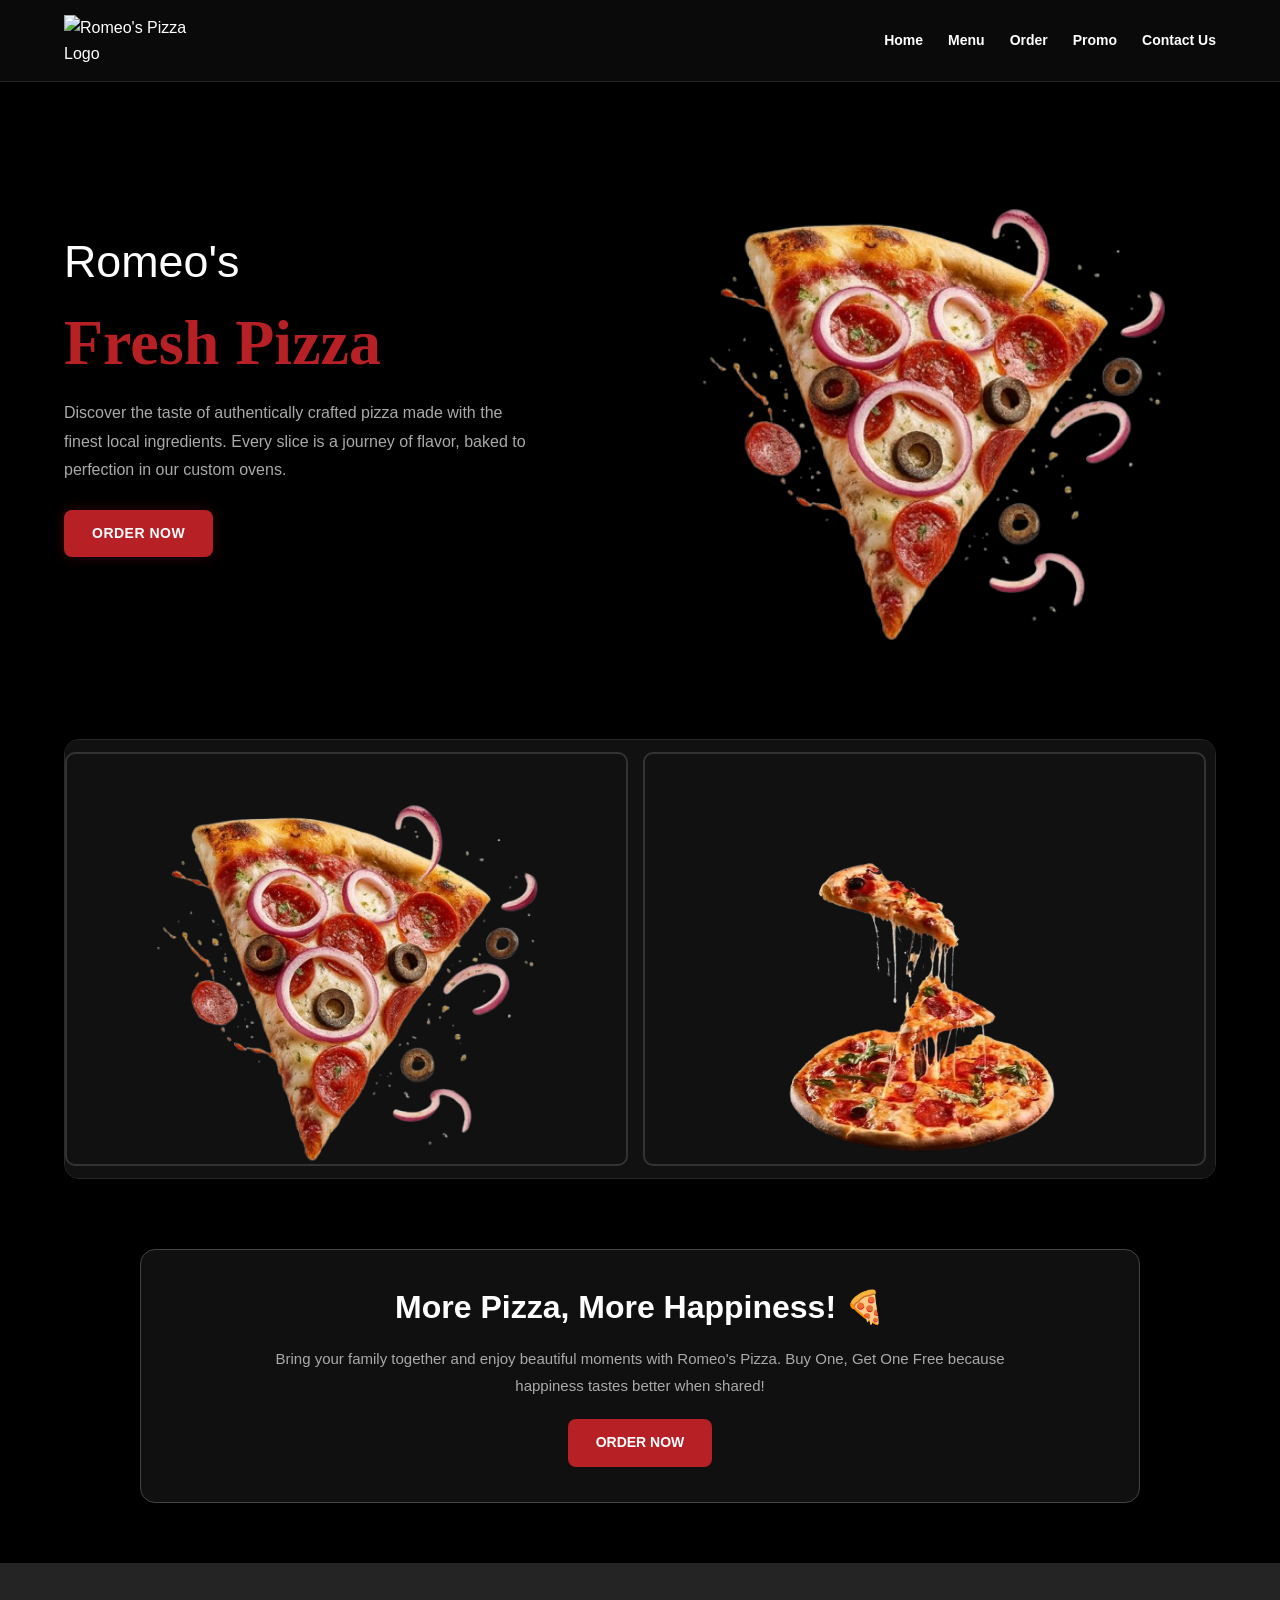
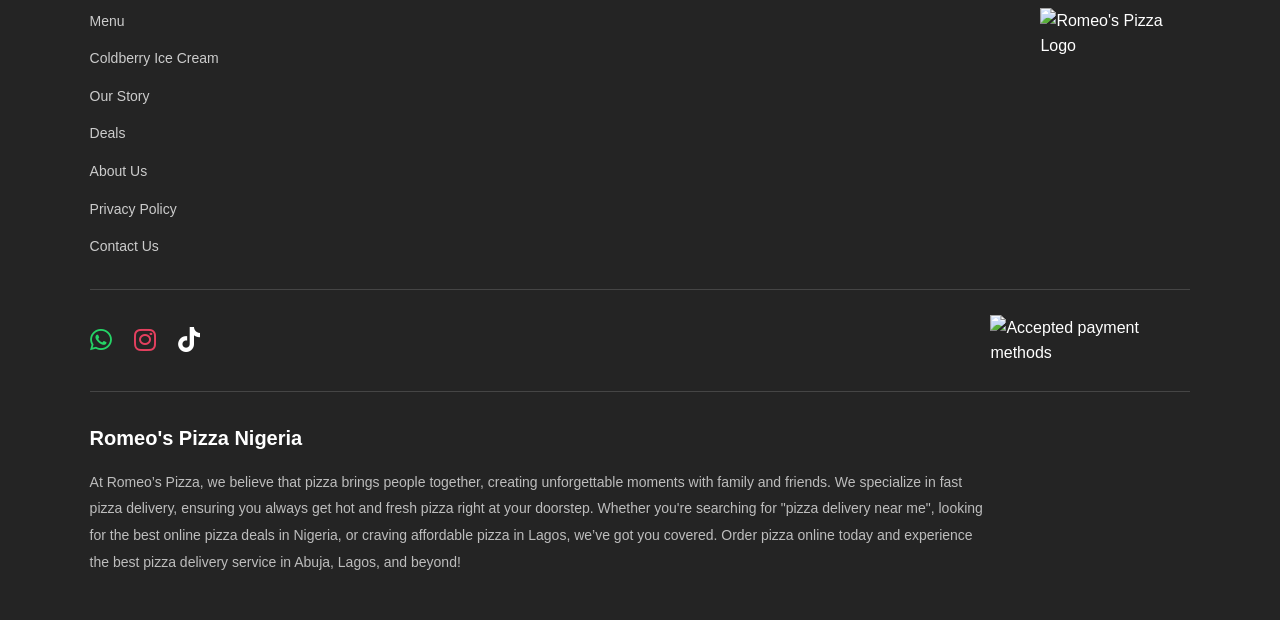
==== index.html @ f6a341ce "Updated Romeo's Pizza website" ====
<!DOCTYPE html>
<html lang="en">

<head>
  <meta charset="UTF-8">
  <meta name="viewport" content="width=device-width, initial-scale=1.0">

  <title>Romeo's Pizza | Fresh Pizza</title>

  <link rel="stylesheet" href="index.css">

  <link rel="stylesheet"
    href="https://cdnjs.cloudflare.com/ajax/libs/font-awesome/6.7.2/css/all.min.css">
</head>

<body>

  <!-- HEADER SECTION -->
  <header class="nav-bar">

    <div class="logo-container">
      <a href="index.html">
        <img
          src="https://romeospizza.africa.restaurant/_next/image?url=https%3A%2F%2Fres.cloudinary.com%2Fdbdlvvsd2%2Fimage%2Fupload%2Fw_200%2Fimages%2F4279%2Fyxbqmuqrlrgcwgzlywys.png&w=256&q=75"
          alt="Romeo's Pizza Logo" class="logo">
      </a>
    </div>

    <!-- MOBILE HAMBURGER BUTTON -->
    <button class="menu-toggle" aria-label="Open navigation menu"
      aria-expanded="false" aria-controls="main-navigation">

      <i class="fa-solid fa-bars"></i>

    </button>

    <!-- NAVIGATION LINKS -->
    <nav class="nav-links" id="main-navigation">

      <a href="index.html">Home</a>
      <a href="menu.html">Menu</a>
      <a href="order.html">Order</a>
      <a href="promo.html">Promo</a>
      <!-- <a href="#">About Us</a> -->
      <a href="contactus.html">Contact Us</a>

    </nav>

  </header>


  <!-- MAIN BODY SECTION -->
  <main class="main-text">

    <section class="section-text">

      <span class="span-text">Romeo's</span>

      <h1 class="h1-text">Fresh Pizza</h1>

      <p class="p-text">
        Discover the taste of authentically crafted pizza made with the finest local ingredients.
        Every slice is a journey of flavor, baked to perfection in our custom ovens.
      </p>

      <a href="order.html" class="order-button">ORDER NOW</a>

    </section>

    <!-- HERO PIZZA IMAGE -->
    <section>

      <div class="pizza-frame">

        <img src="pizza.png" alt="Fresh Pepperoni Pizza" class="pizza-img">

      </div>

    </section>

  </main>


  <!-- PIZZA FAMILY IMAGE SCROLL -->
  <section class="pizza-family">

    <div class="scroll">
      <img src="pizza.png" alt="Fresh Pepperoni Pizza" class="pizza-scroll">
    </div>

    <div class="scroll">
      <img src="pizza-scroll.jpg.png" alt="Romeo's Pizza" class="pizza-scroll">
    </div>

    <div class="scroll">
      <img src="pizza1.jpg.png" alt="Pizza selection" class="pizza-scroll">
    </div>

    <div class="scroll">
      <img src="pizza2.jpg.png" alt="Fresh pizza" class="pizza-scroll">
    </div>

    <div class="scroll">
      <img src="pizzas.jpg" alt="Pizza collection" class="pizza-scroll">
    </div>

    <div class="scroll">
      <img src="cocacola.jpg.png" alt="Coca Cola" class="pizza-scroll">
    </div>

    <div class="scroll">
      <img src="pisa.jpg.png" alt="Pizza selection" class="pizza-scroll">
    </div>

    <div class="scroll">
      <img src="pisa1.jpg.png" alt="Pizza selection" class="pizza-scroll">
    </div>

    <div class="scroll">
      <img src="pisa2.jpg.png" alt="Pizza selection" class="pizza-scroll">
    </div>

  </section>


  <!-- ORDER PROMOTION -->
  <section class="order-text">

    <span class="pizza-txt">
      More Pizza, More Happiness! 🍕
    </span>

    <p class="pizza-txt1">
      Bring your family together and enjoy beautiful moments with Romeo's Pizza.
      Buy One, Get One Free because happiness tastes better when shared!
    </p>

    <div>
      <a href="order.html" class="order-txt-btn">ORDER NOW</a>
    </div>

  </section>


  <!-- FOOTER -->
  <footer>

    <section class="footer-page">

      <nav class="nav-page">

        <ul>
          <li><a href="menu.html">Menu</a></li>
          <li><a href="https://coldberry.ng/">Coldberry Ice Cream</a></li>
          <li><a href="#">Our Story</a></li>
          <li><a href="pizzadeals.html">Deals</a></li>
          <li><a href="#">About Us</a></li>
          <li><a href="#">Privacy Policy</a></li>
          <li><a href="#">Contact Us</a></li>
        </ul>

      </nav>

      <div>
        <img
          src="https://romeospizza.africa.restaurant/_next/image?url=https%3A%2F%2Fres.cloudinary.com%2Fdbdlvvsd2%2Fimage%2Fupload%2Fw_200%2Fimages%2F4279%2Fyxbqmuqrlrgcwgzlywys.png&w=256&q=75"
          alt="Romeo's Pizza Logo" class="pizza-logo">
      </div>

    </section>


    <!-- SOCIAL MEDIA AND PAYMENT -->
    <section>

      <div class="social-links">

        <a href="https://wa.me/2348012345678" target="_blank" rel="noopener noreferrer">
          <i class="fa-brands fa-whatsapp"></i>
        </a>

        <a href="https://www.instagram.com/yourusername/" target="_blank" rel="noopener noreferrer">
          <i class="fa-brands fa-instagram"></i>
        </a>

        <a href="https://www.tiktok.com/@yourusername" target="_blank" rel="noopener noreferrer">
          <i class="fa-brands fa-tiktok"></i>
        </a>

      </div>

      <div>
        <img
          src="https://romeospizza.ng/wp-content/uploads/al_opt_content/IMAGE/romeospizza.ng/wp-content/uploads/2025/03/we-accept1-2-1024x342.png.bv_resized_ipad.png.bv.webp"
          alt="Accepted payment methods" class="mastercard">
      </div>

    </section>


    <!-- BUSINESS DESCRIPTION -->
    <section>

      <p>Romeo's Pizza Nigeria</p>

      <p>
        At Romeo’s Pizza, we believe that pizza brings people together,
        creating unforgettable moments with family and friends.
        We specialize in fast pizza delivery, ensuring you always get
        hot and fresh pizza right at your doorstep.
        Whether you're searching for "pizza delivery near me",
        looking for the best online pizza deals in Nigeria,
        or craving affordable pizza in Lagos, we’ve got you covered.
        Order pizza online today and experience the best pizza delivery
        service in Abuja, Lagos, and beyond!
      </p>

    </section>

  </footer>


  <!-- JAVASCRIPT SECTION -->

  <script>

    // MOBILE NAVIGATION

    const menuToggle = document.querySelector('.menu-toggle');
    const navLinks = document.querySelector('.nav-links');

    menuToggle.addEventListener('click', function () {

      navLinks.classList.toggle('is-open');

      const isOpen = navLinks.classList.contains('is-open');

      menuToggle.setAttribute('aria-expanded', isOpen);

      menuToggle.setAttribute(
        'aria-label',
        isOpen ? 'Close navigation menu' : 'Open navigation menu'
      );

      menuToggle.innerHTML = isOpen
        ? '<i class="fa-solid fa-xmark"></i>'
        : '<i class="fa-solid fa-bars"></i>';

    });


    // CLOSE MOBILE MENU AFTER CLICKING A LINK

    document.querySelectorAll('.nav-links a').forEach(function (link) {

      link.addEventListener('click', function () {

        navLinks.classList.remove('is-open');

        menuToggle.setAttribute('aria-expanded', 'false');

        menuToggle.setAttribute('aria-label', 'Open navigation menu');

        menuToggle.innerHTML = '<i class="fa-solid fa-bars"></i>';

      });

    });


    // AUTOMATIC PIZZA IMAGE SCROLLING

    const pizzaFamily = document.querySelector('.pizza-family');

    let scrollSpeed = 0.6;
    let isPaused = false;

    function autoScrollPizza() {

      if (!isPaused) {

        pizzaFamily.scrollLeft += scrollSpeed;

        // Return to beginning when the end is reached

        if (
          pizzaFamily.scrollLeft >=
          pizzaFamily.scrollWidth - pizzaFamily.clientWidth - 1
        ) {

          pizzaFamily.scrollLeft = 0;

        }

      }

      requestAnimationFrame(autoScrollPizza);

    }


    // PAUSE WHEN MOUSE IS ON THE IMAGES

    pizzaFamily.addEventListener('mouseenter', function () {
      isPaused = true;
    });

    pizzaFamily.addEventListener('mouseleave', function () {
      isPaused = false;
    });


    // PAUSE WHEN TOUCHING ON MOBILE

    pizzaFamily.addEventListener('touchstart', function () {
      isPaused = true;
    }, { passive: true });

    pizzaFamily.addEventListener('touchend', function () {
      isPaused = false;
    });


    // START AUTOMATIC SCROLLING

    autoScrollPizza();

  </script>

</body>

</html>
---- index.css ----
/* ==============================
   GLOBAL SETTINGS
============================== */

* {
    margin: 0;
    padding: 0;
    box-sizing: border-box;
    font-family: 'Segoe UI', Tahoma, Geneva, Verdana, sans-serif;
    text-decoration: none;
}

html {
    scroll-behavior: smooth;
}

body {
    background-color: #000;
    color: #fff;
    overflow-x: clip;
    line-height: 1.6;
}

img {
    display: block;
    max-width: 100%;
    height: auto;
}

a {
    color: #fff;
}


/* ==============================
   HEADER / NAVIGATION
============================== */

.nav-bar {
    display: flex;
    align-items: center;
    justify-content: space-between;
    gap: 30px;

    width: 100%;
    padding: 15px 5%;

    position: sticky;
    top: 0;
    z-index: 1000;

    background-color: #0a0a0a;
    border-bottom: 1px solid #222;
}

.logo-container {
    flex-shrink: 0;
}

.logo {
    width: 140px;
    height: auto;
    object-fit: contain;
}

.nav-links {
    display: flex;
    align-items: center;
    justify-content: flex-end;
    gap: 25px;
}

.nav-links a {
    color: #fff;
    font-size: 14px;
    font-weight: 600;
    transition: color 0.3s ease;
}

.nav-links a:hover {
    color: #b72025;
}

.menu-toggle {
    display: none;
    background: transparent;
    border: none;
    color: #fff;
    font-size: 25px;
    cursor: pointer;
}


/* ==============================
   MAIN HERO SECTION
============================== */

.main-text {
    width: 90%;
    max-width: 1400px;
    min-height: 580px;

    margin: 0 auto;
    padding: 65px 0;

    display: grid;
    grid-template-columns: minmax(0, 1fr) minmax(0, 1fr);
    align-items: center;
    gap: 35px;
}

.section-text {
    display: flex;
    flex-direction: column;
    align-items: flex-start;
    gap: 20px;

    width: 100%;
    min-width: 0;
}

.span-text {
    display: block;
    font-size: clamp(28px, 3.5vw, 48px);
    line-height: 1.2;
    color: #fff;
}

.section-text .h1-text {
    margin: 0;
    font-size: clamp(42px, 5vw, 72px);
    line-height: 1.1;
    color: #b72025;
    font-family: Georgia, 'Times New Roman', Times, serif;
}

.p-text {
    max-width: 480px;
    color: #aaa;
    font-size: 16px;
    line-height: 1.8;
}


/* HERO ORDER BUTTON */

.order-button {
    display: inline-flex;
    justify-content: center;
    align-items: center;

    width: fit-content;
    max-width: 100%;

    padding: 12px 28px;
    margin: 5px 0 0;

    background-color: #b72025;
    color: #fff;

    border-radius: 8px;
    font-size: 14px;
    font-weight: bold;
    letter-spacing: 0.5px;
    text-align: center;

    box-shadow: 0 0 15px rgba(183, 32, 37, 0.25);
    transition: background-color 0.3s ease,
                transform 0.3s ease;
}

.order-button:hover {
    background-color: #96161a;
    transform: translateY(-3px);
}


/* HERO PIZZA IMAGE */

.main-text > section:nth-child(2) {
    min-width: 0;
    width: 100%;
}

.pizza-frame {
    width: 100%;
    max-width: 600px;
    margin: 0 auto;
    overflow: hidden;
    border-radius: 18px;
}

.pizza-img {
    width: 100%;
    max-width: 550px;
    height: auto;
    object-fit: contain;
    display: block;
}


/* ==============================
   PIZZA FAMILY IMAGE SCROLL
============================== */

.pizza-family {
    position: relative;
    width: 90%;
    max-width: 1200px;
    height: 440px;

    margin: 30px auto 70px;
    padding: 12px;

    display: flex;
    gap: 15px;

    background-color: #111;
    border: 1px solid #292929;
    border-radius: 15px;

    overflow-x: auto;
    overflow-y: hidden;

    scroll-snap-type: x mandatory;
    scroll-behavior: auto;
    overscroll-behavior-x: contain;

    scrollbar-width: thin;
    scrollbar-color: #b72025 #222;
}

.pizza-family .scroll {
    flex: 0 0 50%;
    min-width: 0;
    height: 100%;

    overflow: hidden;
    border: 2px solid #333;
    border-radius: 10px;

    scroll-snap-align: start;
    scroll-snap-stop: always;
}

.pizza-family .pizza-scroll {
    width: 100%;
    height: 100%;
    object-fit: contain;
    object-position: center;
    display: block;
    transition: transform 0.4s ease;
}

.pizza-family .scroll:hover .pizza-scroll {
    transform: scale(1.04);
}


/* ==============================
   ORDER PROMO SECTION
============================== */

.order-text {
    width: 90%;
    max-width: 1000px;

    margin: 70px auto 50px;
    padding: 35px 25px;

    display: flex;
    flex-direction: column;
    align-items: center;
    justify-content: center;
    gap: 15px;

    color: #aaa;
    text-align: center;
    line-height: 1.7;

    background-color: #101010;
    border: 1px solid #444;
    border-radius: 15px;
}

.pizza-txt {
    display: block;
    color: #fff;
    font-size: clamp(22px, 3vw, 32px);
    font-weight: bold;
    line-height: 1.4;
}

.pizza-txt1 {
    width: 100%;
    max-width: 750px;

    color: #aaa;
    font-size: 15px;
    line-height: 1.8;
}

.order-text > div {
    margin-top: 5px;
}

.order-txt-btn {
    display: inline-flex;
    justify-content: center;
    align-items: center;

    padding: 12px 28px;

    background-color: #b72025;
    color: #fff;

    border-radius: 8px;
    font-size: 14px;
    font-weight: bold;

    transition: background-color 0.3s ease,
                transform 0.3s ease;
}

.order-txt-btn:hover {
    background-color: #96161a;
    transform: translateY(-3px);
}


/* ==============================
   FOOTER
============================== */

footer {
    width: 100%;
    margin-top: 60px;
    padding: 45px 7%;
    background-color: #242424;
    color: #fff;
}

.footer-page {
    width: 100%;

    display: flex;
    flex-direction: row;
    align-items: flex-start;
    justify-content: space-between;
    gap: 40px;
}

.nav-page ul {
    display: flex;
    flex-direction: column;
    gap: 12px;

    padding: 0;
    margin: 0;
    list-style: none;
}

.nav-page a {
    color: #ccc;
    font-size: 14px;
    transition: color 0.3s ease;
}

.nav-page a:hover {
    color: #b72025;
}

.pizza-logo {
    width: 150px;
    max-width: 100%;
    height: auto;
    object-fit: contain;
}


/* SOCIAL MEDIA AND PAYMENT */

footer section:nth-of-type(2) {
    display: flex;
    align-items: center;
    justify-content: space-between;
    flex-wrap: wrap;
    gap: 25px;

    margin-top: 30px;
    padding: 25px 0;

    border-top: 1px solid #454545;
    border-bottom: 1px solid #454545;
}

.social-links {
    display: flex;
    align-items: center;
    gap: 22px;
}

.social-links a {
    display: inline-flex;
    align-items: center;
    justify-content: center;

    font-size: 25px;
    transition: transform 0.3s ease;
}

.social-links a:nth-child(1) {
    color: #25d366;
}

.social-links a:nth-child(2) {
    color: #e4405f;
}

.social-links a:nth-child(3) {
    color: #fff;
}

.social-links a:hover {
    transform: translateY(-4px);
}

.mastercard {
    width: 200px;
    max-width: 100%;
    height: auto;
}


/* BUSINESS DESCRIPTION */

footer section:nth-of-type(3) {
    width: 100%;
    max-width: 900px;
    margin-top: 30px;
}

footer section:nth-of-type(3) p:first-child {
    margin-bottom: 15px;
    color: #fff;
    font-size: 20px;
    font-weight: bold;
}

footer section:nth-of-type(3) p:last-child {
    color: #bdbdbd;
    font-size: 14px;
    line-height: 1.9;
}


/* ==============================
   TABLET / MOBILE NAVIGATION
============================== */

@media (max-width: 768px) {

    .nav-bar {
        flex-direction: row;
        justify-content: space-between;
        padding: 12px 20px;
    }

    .logo {
        width: 115px;
    }

    .menu-toggle {
        display: block;
    }

    .nav-links {
        display: none;

        position: absolute;
        top: 100%;
        left: 0;

        width: 100%;
        padding: 20px;

        background-color: #0a0a0a;

        flex-direction: column;
        align-items: center;
        gap: 20px;

        border-top: 1px solid #222;
    }

    .nav-links.is-open {
        display: flex;
    }

    .nav-links a {
        font-size: 15px;
    }


    /* HERO */

    .main-text {
        width: 90%;
        min-height: auto;

        grid-template-columns: minmax(0, 1fr) minmax(0, 1fr);
        gap: 20px;

        padding: 50px 0;
    }

    .section-text {
        gap: 16px;
    }

    .span-text {
        font-size: 30px;
    }

    .section-text .h1-text {
        font-size: 42px;
    }

    .p-text {
        font-size: 14px;
        line-height: 1.8;
    }

    .pizza-img {
        height: 320px;
    }

    .order-button {
        padding: 11px 18px;
        font-size: 12px;
    }


    /* IMAGE SCROLL */

    .pizza-family {
        height: 330px;
        margin: 25px auto 50px;
        gap: 12px;
    }

    .pizza-family .scroll {
        flex-basis: 65%;
    }


    /* PROMO */

    .order-text {
        padding: 28px 20px;
    }


    /* FOOTER */

    footer {
        padding: 35px 5%;
    }

    .footer-page {
        gap: 25px;
    }

    .pizza-logo {
        width: 120px;
    }

    footer section:nth-of-type(2) {
        gap: 20px;
    }

    .mastercard {
        width: 160px;
    }

}


/* ==============================
   MOBILE PHONES
============================== */

@media (max-width: 480px) {

    .nav-bar {
        padding: 10px 16px;
    }

    .logo {
        width: 105px;
    }

    .menu-toggle {
        font-size: 23px;
    }


    /* HERO */

    .main-text {
        width: 90%;

        display: flex;
        flex-direction: column;
        align-items: stretch;
        gap: 30px;

        padding: 35px 0 25px;
    }

    .section-text {
        width: 100%;
        gap: 14px;
    }

    .span-text {
        font-size: 27px;
    }

    .section-text .h1-text {
        font-size: clamp(38px, 10vw, 48px);
    }

    .p-text {
        max-width: 100%;
        font-size: 14px;
        line-height: 1.8;
    }

    .order-button {
        width: fit-content;
        padding: 12px 24px;
        margin: 5px 0 0;
    }

    .main-text > section:nth-child(2) {
        width: 100%;
    }

    .pizza-frame {
        width: 100%;
        max-width: none;
    }

    .pizza-img {
        width: 100%;
        height: auto;
        aspect-ratio: 4 / 3;
        object-fit: contain;
    }


    /* IMAGE SCROLL */

    .pizza-family {
        width: 92%;
        height: 260px;

        padding: 8px;
        gap: 10px;

        margin: 25px auto 45px;
        border-radius: 12px;
    }

    .pizza-family .scroll {
        flex: 0 0 90%;
        height: 100%;
    }

    .pizza-family .pizza-scroll {
        object-fit: contain;
    }


    /* PROMO */

    .order-text {
        width: 90%;
        margin: 45px auto 35px;
        padding: 25px 16px;
        gap: 12px;
    }

    .pizza-txt {
        font-size: 23px;
    }

    .pizza-txt1 {
        font-size: 13px;
        line-height: 1.8;
    }

    .order-txt-btn {
        padding: 12px 24px;
    }


    /* FOOTER */

    footer {
        padding: 30px 20px;
        margin-top: 45px;
    }

    .footer-page {
        flex-direction: column-reverse;
        align-items: flex-start;
        gap: 25px;
    }

    .nav-page ul {
        gap: 10px;
    }

    .pizza-logo {
        width: 110px;
    }

    footer section:nth-of-type(2) {
        flex-direction: column;
        align-items: flex-start;
        gap: 22px;

        margin-top: 25px;
        padding: 22px 0;
    }

    .social-links {
        gap: 22px;
    }

    .mastercard {
        width: 155px;
    }

    footer section:nth-of-type(3) {
        margin-top: 25px;
    }

    footer section:nth-of-type(3) p:first-child {
        font-size: 18px;
    }

    footer section:nth-of-type(3) p:last-child {
        font-size: 12px;
        line-height: 1.8;
    }

}


/* ==============================
   VERY SMALL PHONES
============================== */

@media (max-width: 350px) {

    .logo {
        width: 95px;
    }

    .menu-toggle {
        font-size: 21px;
    }

    .span-text {
        font-size: 24px;
    }

    .section-text .h1-text {
        font-size: 36px;
    }

    .pizza-family {
        height: 220px;
    }

    .pizza-family .scroll {
        flex-basis: 95%;
    }

    .pizza-txt {
        font-size: 20px;
    }

}


/* ==============================
   ACCESSIBILITY
============================== */

@media (prefers-reduced-motion: reduce) {
    html {
        scroll-behavior: auto;
    }

    .pizza-family .pizza-scroll {
        transition: none;
    }
}
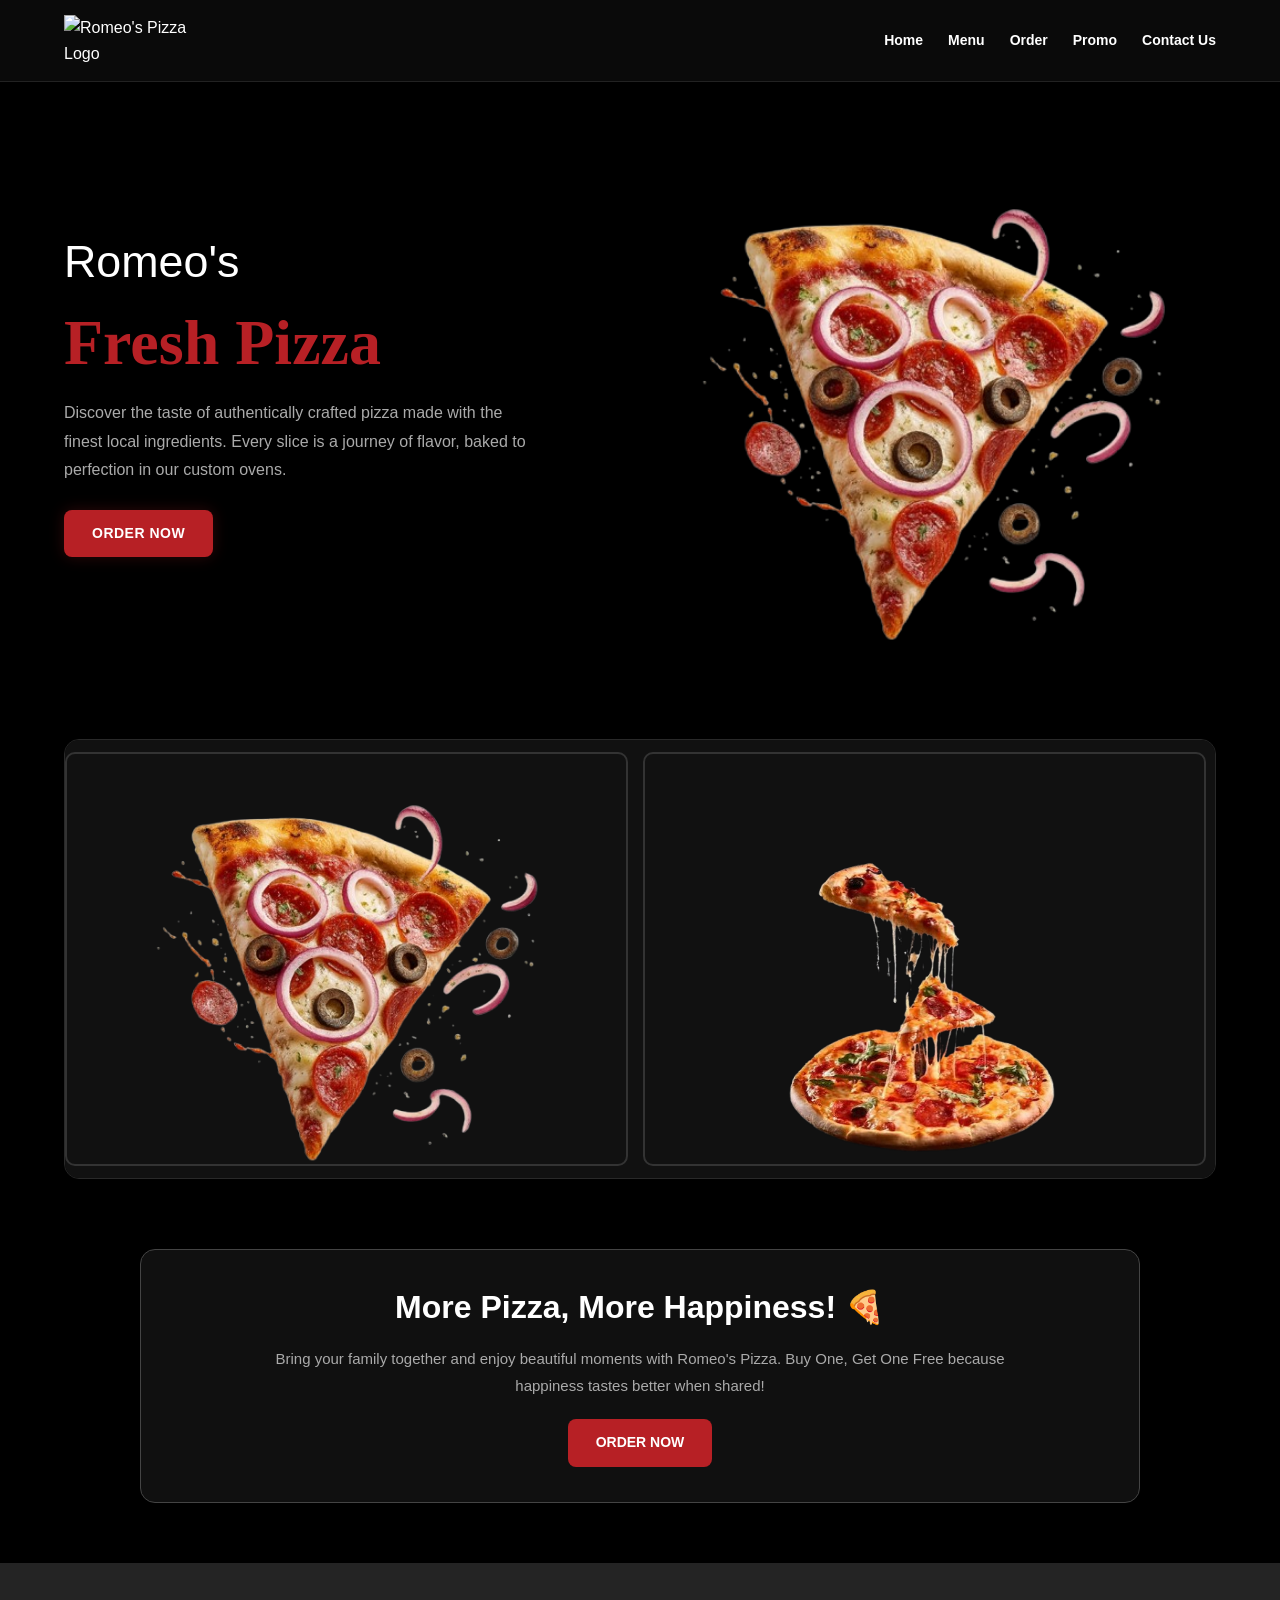
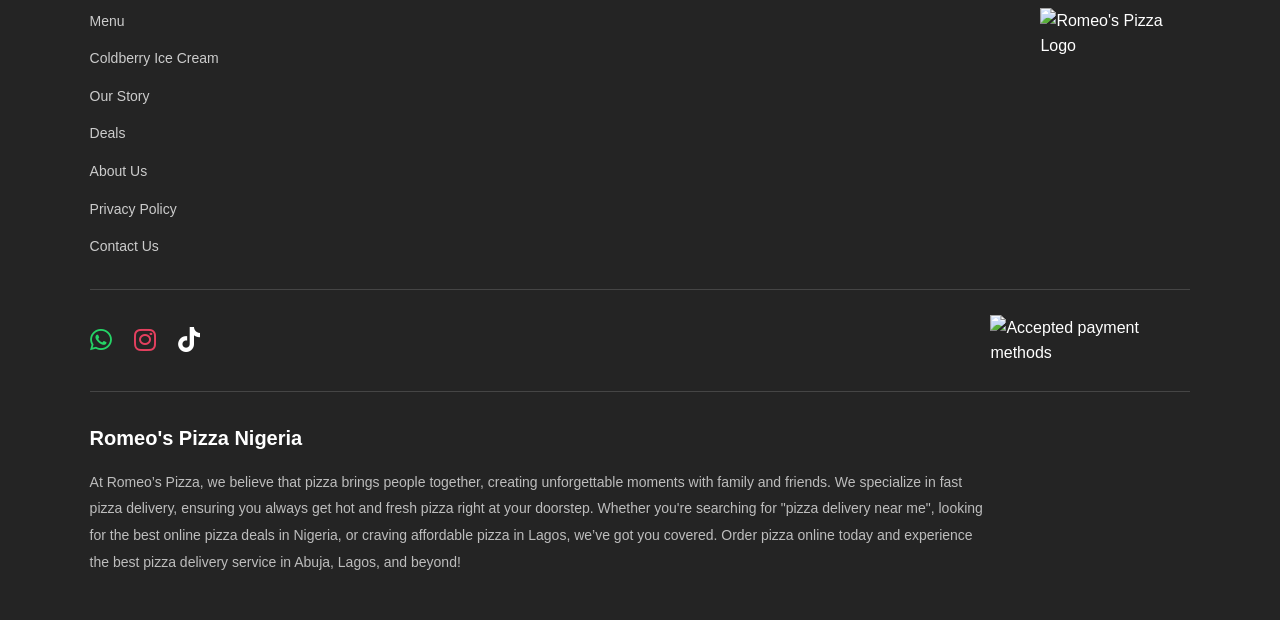
==== commit a7cbd642: "first commit" ====
--- a/index.html
+++ b/index.html
@@ -157,7 +157,7 @@
           <li><a href="pizzadeals.html">Deals</a></li>
           <li><a href="#">About Us</a></li>
           <li><a href="#">Privacy Policy</a></li>
-          <li><a href="#">Contact Us</a></li>
+          <li><a href="contactus.html">Contact Us</a></li>
         </ul>
 
       </nav>
